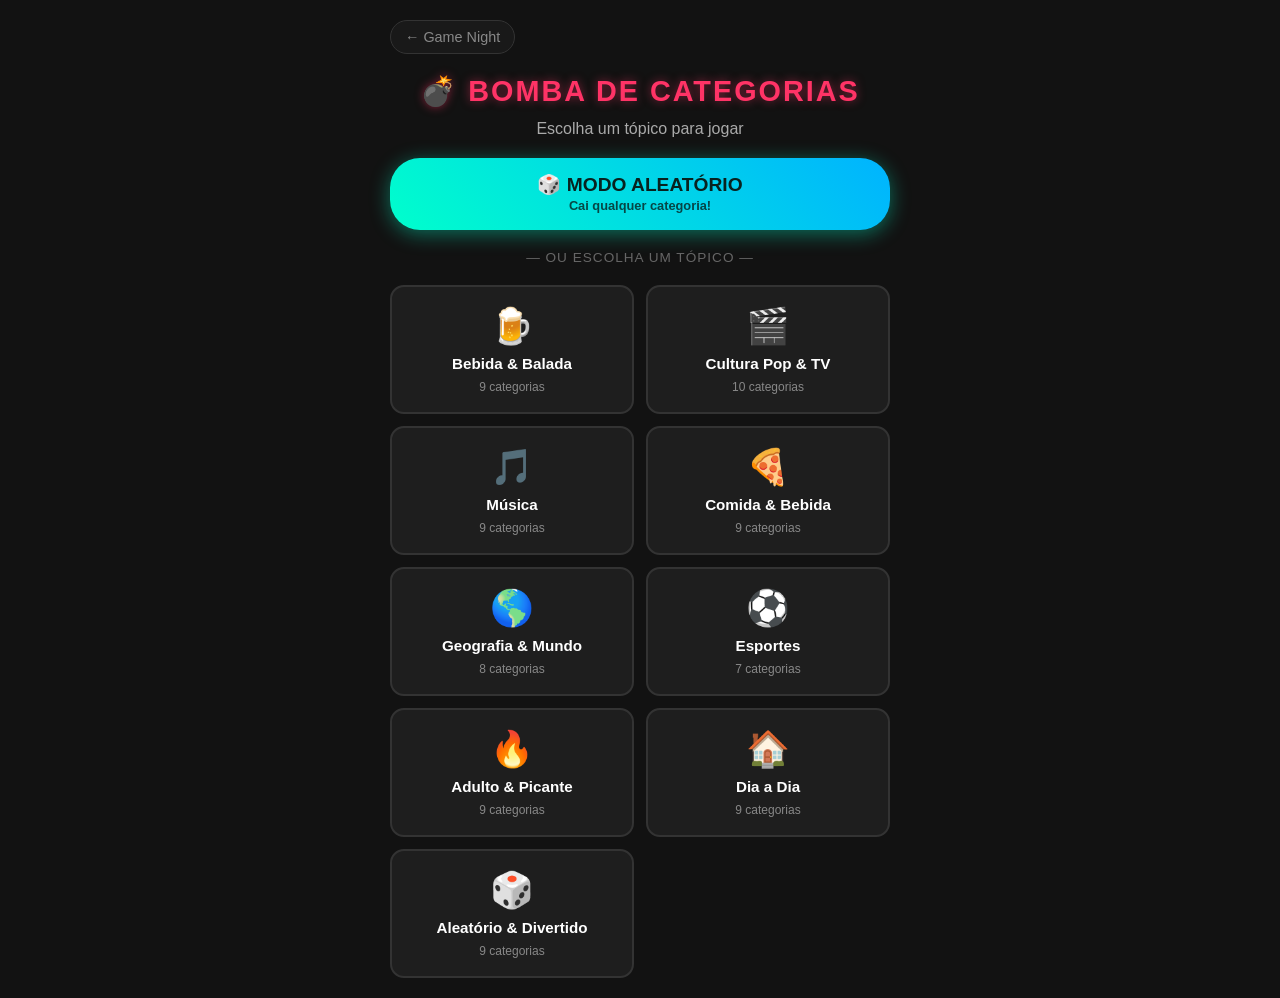
==== BOMBA-RELOGIO/index.html @ 2c972a1d "V1.0" ====
<!DOCTYPE html>
<html lang="pt-BR">
<head>
    <meta charset="UTF-8">
    <meta name="viewport" content="width=device-width, initial-scale=1.0">
    <title>Bomba-Relógio Etílica</title>
    <link rel="stylesheet" href="estilos.css">
</head>
<body>

    <!-- ================= TELA DE MENU ================= -->
    <div class="container tela" id="tela-menu">
        <a href="../index.html" class="link-hub">← Game Night</a>
        <h1>💣 Bomba de Categorias</h1>
        <p class="subtitulo">Escolha um tópico para jogar</p>

        <!-- Botão do modo aleatório -->
        <button id="btn-aleatorio" class="btn-aleatorio">🎲 MODO ALEATÓRIO<br><span>Cai qualquer categoria!</span></button>

        <p class="ou">— ou escolha um tópico —</p>

        <!-- Grade de tópicos (preenchida automaticamente pelo JS) -->
        <div id="grade-topicos" class="grade-topicos"></div>
    </div>

    <!-- ================= TELA DO JOGO ================= -->
    <div class="container tela escondido" id="tela-jogo">
        <button id="btn-voltar" class="btn-voltar">← Voltar ao menu</button>

        <h1 id="titulo-topico">Bomba de Categorias</h1>

        <div id="categoria-box">
            <div id="categoria-grupo"></div>
            <div id="categoria-texto">Toque em Iniciar para Jogar!</div>
        </div>

        <div id="bomba-visual">💣</div>

        <div id="punicao-box"></div>

        <button id="btn-acao">INICIAR JOGO</button>
    </div>

    <!-- Banco de categorias (edite este arquivo para adicionar mais) -->
    <script src="categorias.js"></script>
    <!-- Lógica do jogo -->
    <script src="jogo.js"></script>
</body>
</html>
---- BOMBA-RELOGIO/estilos.css ----
* {
    box-sizing: border-box;
    margin: 0;
    padding: 0;
    font-family: 'Segoe UI', Tahoma, Geneva, Verdana, sans-serif;
}

body {
    background-color: #121212;
    color: #ffffff;
    display: flex;
    flex-direction: column;
    align-items: center;
    justify-content: center;
    min-height: 100vh;
    padding: 20px;
    text-align: center;
}

.container {
    width: 100%;
    max-width: 500px;
    display: flex;
    flex-direction: column;
    align-items: center;
    gap: 20px;
}

/* Alterna entre as telas (menu / jogo) */
.tela.escondido {
    display: none;
}

h1 {
    font-size: 1.8rem;
    color: #ff3366;
    text-transform: uppercase;
    letter-spacing: 2px;
    text-shadow: 0 0 10px rgba(255, 51, 102, 0.5);
}

.subtitulo {
    color: #aaa;
    font-size: 1rem;
    margin-top: -8px;
}

.ou {
    color: #666;
    font-size: 0.85rem;
    text-transform: uppercase;
    letter-spacing: 1px;
}

/* ================= MENU: MODO ALEATÓRIO ================= */
.btn-aleatorio {
    background: linear-gradient(45deg, #00ffcc, #00b3ff);
    color: #08221f;
    line-height: 1.3;
    box-shadow: 0 4px 20px rgba(0, 255, 204, 0.4);
}

.btn-aleatorio span {
    display: block;
    font-size: 0.8rem;
    font-weight: 600;
    opacity: 0.8;
}

/* ================= MENU: GRADE DE TÓPICOS ================= */
.grade-topicos {
    display: grid;
    grid-template-columns: repeat(2, 1fr);
    gap: 12px;
    width: 100%;
}

.card-topico {
    background: #1e1e1e;
    border: 2px solid #333;
    border-radius: 14px;
    padding: 18px 10px;
    cursor: pointer;
    display: flex;
    flex-direction: column;
    align-items: center;
    gap: 8px;
    transition: transform 0.1s, border-color 0.2s, box-shadow 0.2s;
    color: #fff;
}

.card-topico:hover {
    border-color: #ff3366;
    box-shadow: 0 6px 18px rgba(255, 51, 102, 0.25);
}

.card-topico:active {
    transform: scale(0.97);
}

.card-topico .emoji {
    font-size: 2.2rem;
}

.card-topico .nome {
    font-size: 0.95rem;
    font-weight: bold;
}

.card-topico .qtd {
    font-size: 0.75rem;
    color: #888;
}

/* ================= VOLTAR AO HUB (Game Night) ================= */
.link-hub {
    align-self: flex-start;
    color: #888;
    text-decoration: none;
    font-size: 0.9rem;
    padding: 8px 14px;
    border-radius: 20px;
    border: 1px solid #333;
    background: rgba(255, 255, 255, 0.03);
    transition: color 0.2s, border-color 0.2s, transform 0.1s;
}

.link-hub:hover {
    color: #fff;
    border-color: #555;
}

.link-hub:active {
    transform: scale(0.97);
}

/* ================= JOGO ================= */
.btn-voltar {
    background: transparent;
    color: #888;
    box-shadow: none;
    padding: 6px;
    font-size: 0.95rem;
    font-weight: normal;
    width: auto;
    align-self: flex-start;
}

.btn-voltar:hover {
    color: #fff;
}

#categoria-box {
    background: #1e1e1e;
    padding: 30px 20px;
    border-radius: 15px;
    width: 100%;
    min-height: 150px;
    display: flex;
    flex-direction: column;
    align-items: center;
    justify-content: center;
    gap: 8px;
    border: 2px solid #333;
    box-shadow: 0 8px 24px rgba(0, 0, 0, 0.5);
}

#categoria-grupo {
    font-size: 0.9rem;
    color: #888;
    text-transform: uppercase;
    letter-spacing: 1px;
}

#categoria-texto {
    font-size: 1.6rem;
    font-weight: bold;
    color: #00ffcc;
}

/* A Bomba Visual */
#bomba-visual {
    width: 180px;
    height: 180px;
    border-radius: 50%;
    background: #222;
    border: 8px solid #00ff55;
    display: flex;
    align-items: center;
    justify-content: center;
    font-size: 4rem;
    transition: all 0.3s ease;
    box-shadow: 0 0 20px rgba(0, 255, 85, 0.2);
}

#bomba-visual.medio {
    border-color: #ffcc00;
    box-shadow: 0 0 30px rgba(255, 204, 0, 0.4);
}

#bomba-visual.perigo {
    border-color: #ff3333;
    box-shadow: 0 0 40px rgba(255, 51, 51, 0.7);
    animation: pulsar 0.2s infinite alternate;
}

#bomba-visual.explodiu {
    background: #ff3333;
    border-color: #ffffff;
    font-size: 5rem;
    animation: tremer 0.1s infinite;
}

@keyframes pulsar {
    from { transform: scale(1); }
    to { transform: scale(1.05); }
}

@keyframes tremer {
    0% { transform: translate(2px, 1px) rotate(0deg); }
    10% { transform: translate(-1px, -2px) rotate(-1deg); }
    20% { transform: translate(-3px, 0px) rotate(1deg); }
    30% { transform: translate(0px, 2px) rotate(0deg); }
    40% { transform: translate(1px, -1px) rotate(1deg); }
    50% { transform: translate(-1px, 2px) rotate(-1deg); }
    60% { transform: translate(-3px, 1px) rotate(0deg); }
    70% { transform: translate(2px, 1px) rotate(-1deg); }
    80% { transform: translate(-1px, -1px) rotate(1deg); }
    90% { transform: translate(2px, 2px) rotate(0deg); }
    100% { transform: translate(1px, -2px) rotate(-1deg); }
}

button {
    background: linear-gradient(45deg, #ff3366, #ff5e3a);
    color: white;
    border: none;
    padding: 15px 40px;
    font-size: 1.2rem;
    font-weight: bold;
    border-radius: 30px;
    cursor: pointer;
    box-shadow: 0 4px 15px rgba(255, 51, 102, 0.4);
    transition: transform 0.1s, opacity 0.2s;
    width: 100%;
}

button:active {
    transform: scale(0.98);
}

#punicao-box {
    display: none;
    font-size: 1.3rem;
    color: #ffcc00;
    font-weight: bold;
    margin-top: 10px;
    background: rgba(255, 204, 0, 0.1);
    padding: 10px;
    border-radius: 8px;
    border: 1px dashed #ffcc00;
}
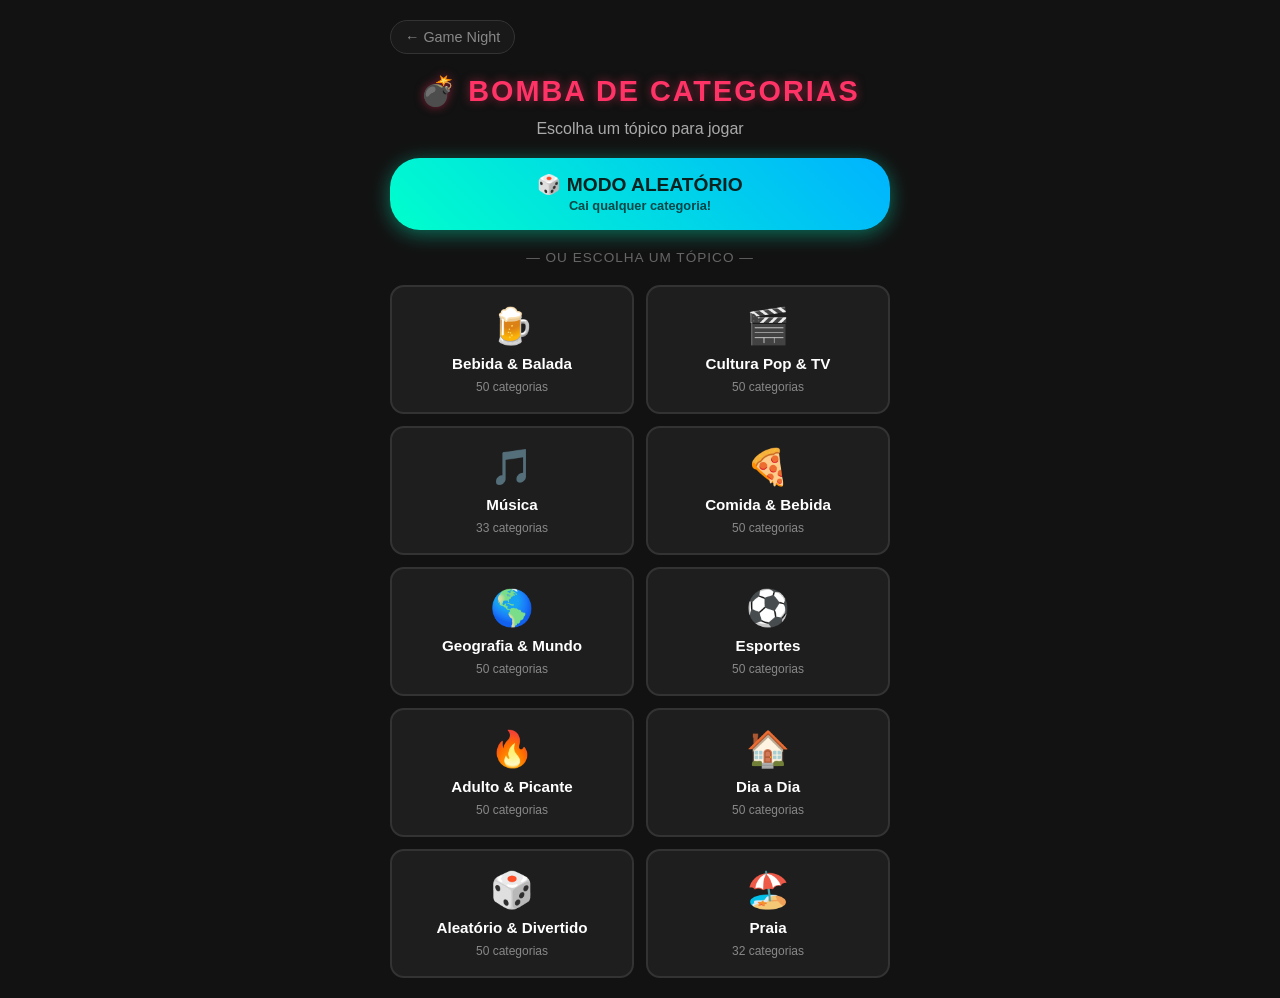
==== commit 8b9a54be: "Adiciona modo Undercover e palavras proximas no Impostor, ritmo e falso alarme na Bomba, jogadores c" ====
--- a/BOMBA-RELOGIO/index.html
+++ b/BOMBA-RELOGIO/index.html
@@ -38,6 +38,13 @@
 
         <div id="punicao-box"></div>
 
+        <!-- Ritmo da bomba (define a faixa de duração da rodada) -->
+        <div class="ritmo-box" id="ritmo-box">
+            <button class="chip-ritmo" data-ritmo="rapido">⚡ Rápido</button>
+            <button class="chip-ritmo selecionado" data-ritmo="normal">💣 Normal</button>
+            <button class="chip-ritmo" data-ritmo="zen">🧘 Zen</button>
+        </div>
+
         <button id="btn-acao">INICIAR JOGO</button>
     </div>
 
--- a/BOMBA-RELOGIO/estilos.css
+++ b/BOMBA-RELOGIO/estilos.css
@@ -248,6 +248,38 @@
     transform: scale(0.98);
 }
 
+/* ================= CHIPS DE RITMO ================= */
+.ritmo-box {
+    display: flex;
+    gap: 10px;
+    width: 100%;
+    justify-content: center;
+}
+
+.chip-ritmo {
+    background: #1e1e1e;
+    color: #888;
+    border: 2px solid #333;
+    border-radius: 20px;
+    padding: 8px 16px;
+    font-size: 0.85rem;
+    font-weight: bold;
+    width: auto;
+    box-shadow: none;
+    transition: color 0.2s, border-color 0.2s, opacity 0.2s, transform 0.1s;
+}
+
+.chip-ritmo.selecionado {
+    border-color: #00ffcc;
+    color: #00ffcc;
+    background: rgba(0, 255, 204, 0.08);
+}
+
+.chip-ritmo:disabled {
+    opacity: 0.4;
+    cursor: default;
+}
+
 #punicao-box {
     display: none;
     font-size: 1.3rem;
